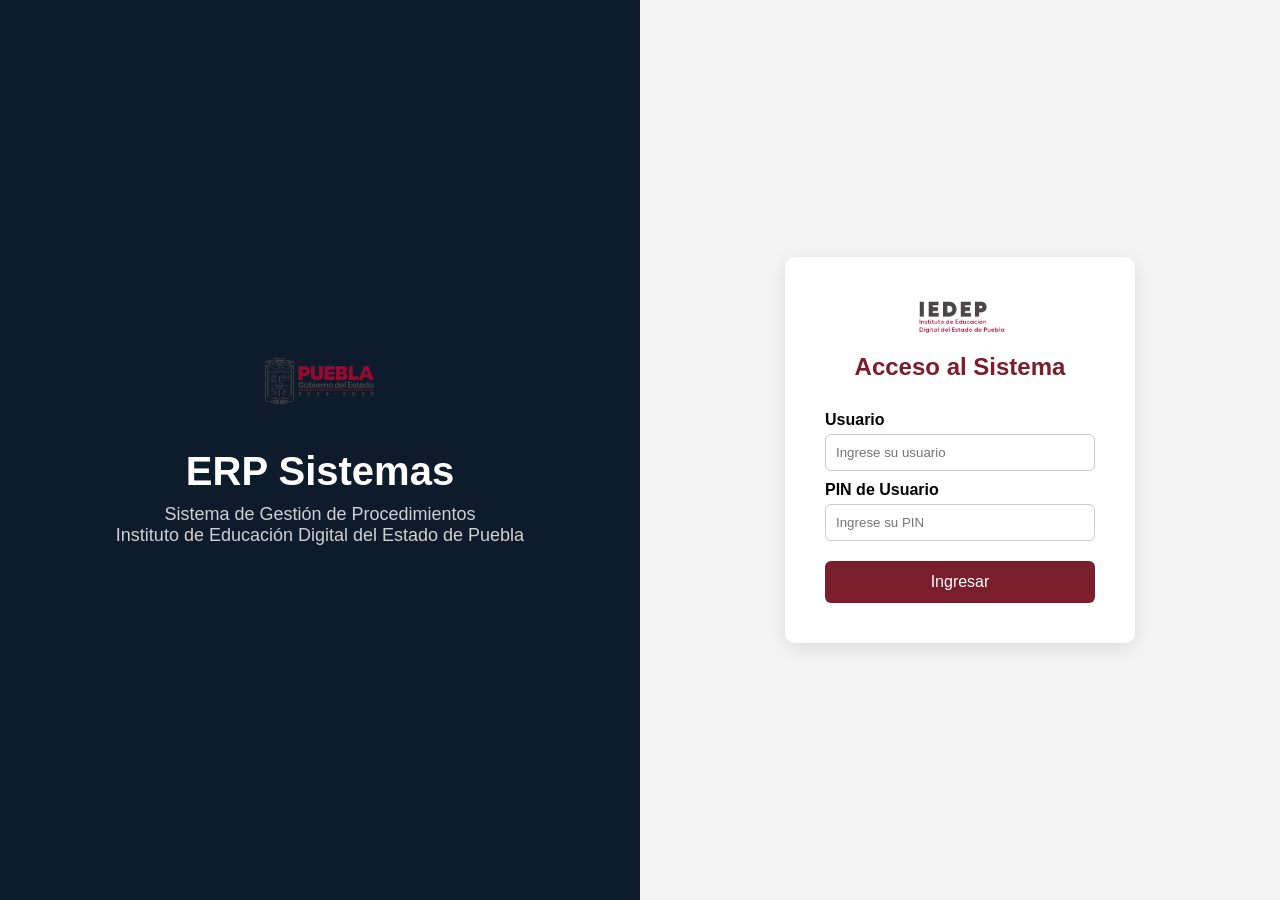
==== index.html @ 7ec7c65c "Update index.html" ====
<!DOCTYPE html>
<html lang="es">

<head>

<meta charset="UTF-8">
<meta name="viewport" content="width=device-width, initial-scale=1.0">

<title>ERP Sistemas | IEDEP</title>

<link rel="stylesheet" href="style.css">

</head>

<body>

<div class="container">

<div class="left-panel">

<img src="logo_gobierno.png" class="logo">

<h1>ERP Sistemas</h1>

<p>
Sistema de Gestión de Procedimientos<br>
Instituto de Educación Digital del Estado de Puebla
</p>

</div>

<div class="right-panel">

<div class="login-box">

<img src="logo_iedep.png" class="logo-small">

<h2>Acceso al Sistema</h2>

<form>

<label>Usuario</label>
<input type="text" placeholder="Ingrese su usuario">

<label>PIN de Usuario</label>
<input type="password" placeholder="Ingrese su PIN">

<button>Ingresar</button>

</form>

</div>

</div>

</div>

</body>
</html>
---- style.css ----
*{
margin:0;
padding:0;
box-sizing:border-box;
font-family: 'Segoe UI', sans-serif;
}

body{
height:100vh;
background:#f4f4f4;
}

.container{
display:flex;
height:100vh;
}

/* PANEL IZQUIERDO */

.left-panel{
width:50%;
background:#0D1B2A;
color:white;
display:flex;
flex-direction:column;
justify-content:center;
align-items:center;
text-align:center;
padding:40px;
}

.left-panel h1{
font-size:40px;
margin-top:20px;
}

.left-panel p{
margin-top:10px;
font-size:18px;
opacity:0.8;
}

.logo{
width:120px;
margin-bottom:20px;
}

/* PANEL DERECHO */

.right-panel{
width:50%;
display:flex;
justify-content:center;
align-items:center;
background:#F4F4F4;
}

/* LOGIN BOX */

.login-box{
background:white;
padding:40px;
border-radius:10px;
box-shadow:0 5px 20px rgba(0,0,0,0.1);
width:350px;
}

.login-box h2{
text-align:center;
margin-bottom:20px;
color:#7A1E2C;
}

.logo-small{
width:100px;
display:block;
margin:auto;
margin-bottom:15px;
}

form{
display:flex;
flex-direction:column;
}

label{
margin-top:10px;
font-weight:600;
}

input{
padding:10px;
margin-top:5px;
border:1px solid #ccc;
border-radius:6px;
}

button{
margin-top:20px;
padding:12px;
background:#7A1E2C;
border:none;
color:white;
font-size:16px;
border-radius:6px;
cursor:pointer;
}

button:hover{
background:#5c1420;
}
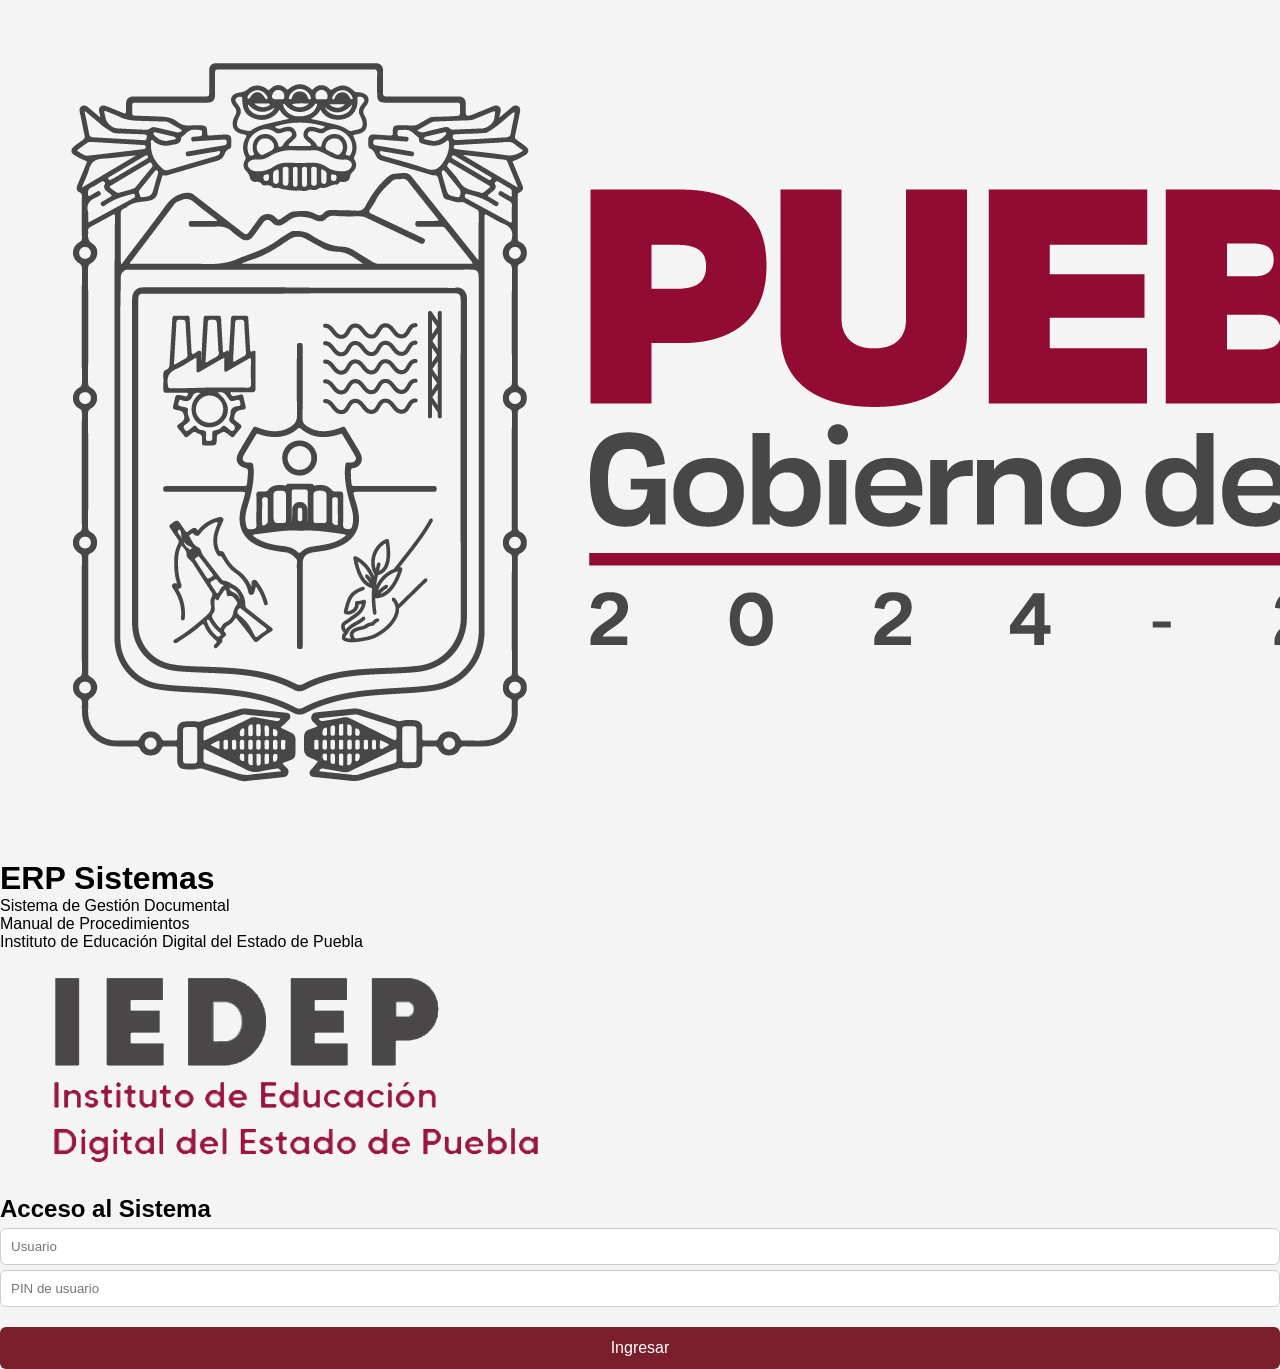
==== commit 88c5523f: "Update index.html" ====
--- a/index.html
+++ b/index.html
@@ -14,38 +14,40 @@
 
 <body>
 
-<div class="container">
+<div class="login-container">
 
-<div class="left-panel">
+<div class="left-side">
 
-<img src="logo_gobierno.png" class="logo">
+<img src="logo_gobierno.png" class="logo-gob">
 
 <h1>ERP Sistemas</h1>
 
 <p>
-Sistema de Gestión de Procedimientos<br>
+Sistema de Gestión Documental<br>
+Manual de Procedimientos
+</p>
+
+<span>
 Instituto de Educación Digital del Estado de Puebla
-</p>
+</span>
 
 </div>
 
-<div class="right-panel">
+<div class="right-side">
 
-<div class="login-box">
+<div class="login-card">
 
-<img src="logo_iedep.png" class="logo-small">
+<img src="logo_iedep.png" class="logo-iedep">
 
 <h2>Acceso al Sistema</h2>
 
-<form>
+<form id="loginForm">
 
-<label>Usuario</label>
-<input type="text" placeholder="Ingrese su usuario">
+<input type="text" placeholder="Usuario" required>
 
-<label>PIN de Usuario</label>
-<input type="password" placeholder="Ingrese su PIN">
+<input type="password" placeholder="PIN de usuario" required>
 
-<button>Ingresar</button>
+<button type="submit">Ingresar</button>
 
 </form>
 
@@ -55,5 +57,7 @@
 
 </div>
 
+<script src="script.js"></script>
+
 </body>
 </html>
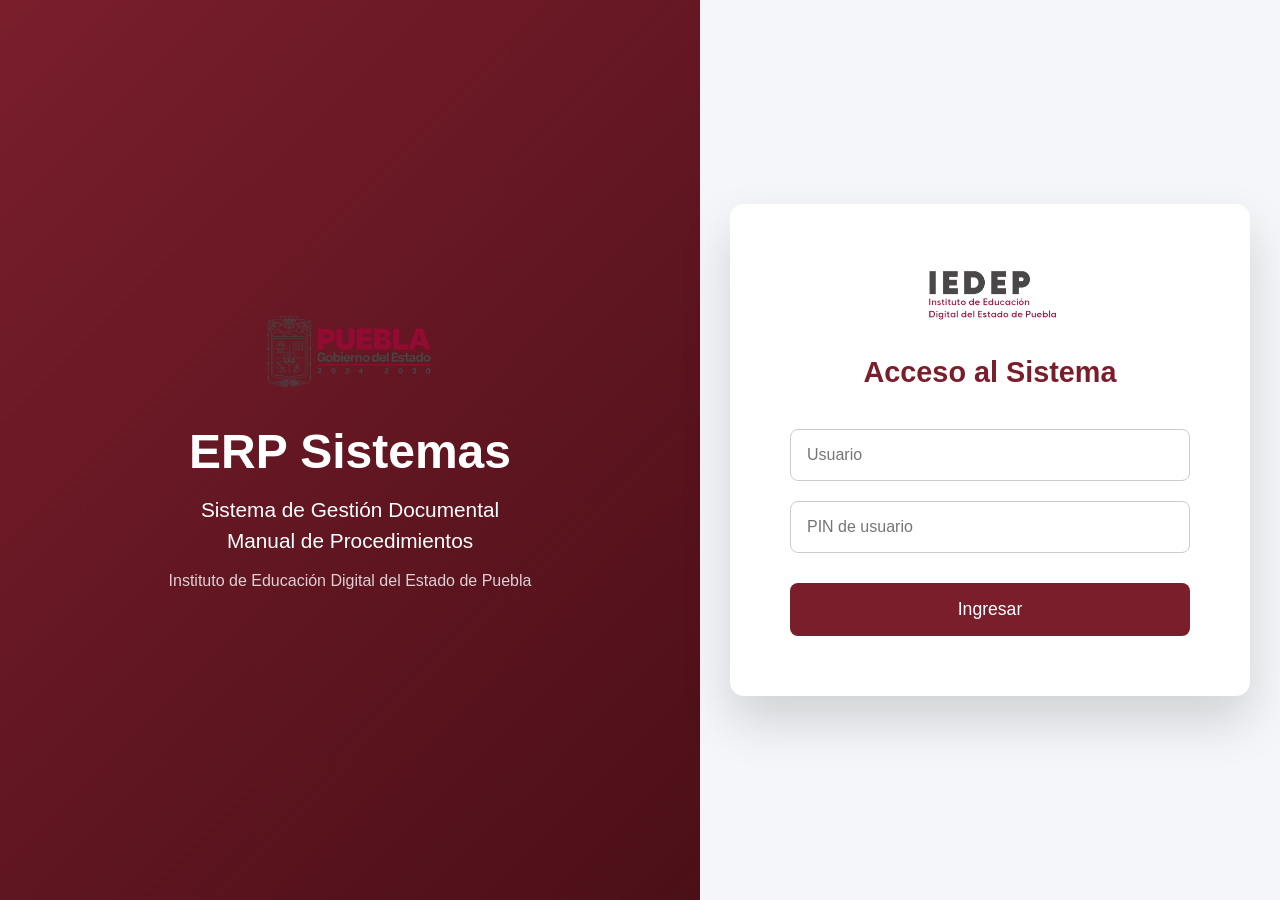
==== commit 84cf3534: "Update index.html" ====
--- a/index.html
+++ b/index.html
@@ -45,8 +45,9 @@
 
 <input type="text" placeholder="Usuario" required>
 
-<input type="password" placeholder="PIN de usuario" required>
+<input type="password" placeholder="PIN de usuario" required inputmode="numeric">
 
+  
 <button type="submit">Ingresar</button>
 
 </form>
--- a/style.css
+++ b/style.css
@@ -2,110 +2,273 @@
 margin:0;
 padding:0;
 box-sizing:border-box;
-font-family: 'Segoe UI', sans-serif;
-}
-
-body{
+font-family:"Segoe UI",Arial,sans-serif;
+}
+
+html, body{
+height:100%;
+width:100%;
+}
+
+/* CONTENEDOR PRINCIPAL */
+
+.login-container{
+
+display:flex;
 height:100vh;
-background:#f4f4f4;
-}
-
-.container{
-display:flex;
-height:100vh;
+width:100%;
+
 }
 
 /* PANEL IZQUIERDO */
 
-.left-panel{
-width:50%;
-background:#0D1B2A;
+.left-side{
+
+flex:1;
+
+background:linear-gradient(135deg,#7A1E2C,#4B0F18);
+
 color:white;
+
 display:flex;
 flex-direction:column;
 justify-content:center;
 align-items:center;
 text-align:center;
-padding:40px;
-}
-
-.left-panel h1{
-font-size:40px;
-margin-top:20px;
-}
-
-.left-panel p{
-margin-top:10px;
-font-size:18px;
-opacity:0.8;
-}
-
-.logo{
-width:120px;
-margin-bottom:20px;
+
+padding:60px;
+
+}
+
+.logo-gob{
+
+width:180px;
+margin-bottom:30px;
+
+}
+
+.left-side h1{
+
+font-size:3rem;
+margin-bottom:15px;
+
+}
+
+.left-side p{
+
+font-size:1.3rem;
+line-height:1.5;
+
+}
+
+.left-side span{
+
+margin-top:15px;
+font-size:1rem;
+opacity:.8;
+
 }
 
 /* PANEL DERECHO */
 
-.right-panel{
-width:50%;
+.right-side{
+
+flex:1;
+
 display:flex;
 justify-content:center;
 align-items:center;
-background:#F4F4F4;
-}
-
-/* LOGIN BOX */
-
-.login-box{
+
+background:#f4f6f9;
+
+}
+
+/* TARJETA LOGIN */
+
+.login-card{
+
+width:90%;
+max-width:520px;
+
 background:white;
-padding:40px;
-border-radius:10px;
-box-shadow:0 5px 20px rgba(0,0,0,0.1);
-width:350px;
-}
-
-.login-box h2{
+
+padding:60px;
+
+border-radius:14px;
+
+box-shadow:0 25px 50px rgba(0,0,0,.15);
+
 text-align:center;
-margin-bottom:20px;
+
+animation:fadeIn .8s ease;
+
+}
+
+.logo-iedep{
+
+width:150px;
+margin-bottom:25px;
+
+}
+
+.login-card h2{
+
+font-size:1.8rem;
+margin-bottom:30px;
 color:#7A1E2C;
-}
-
-.logo-small{
-width:100px;
-display:block;
-margin:auto;
-margin-bottom:15px;
-}
+
+}
+
+/* FORMULARIO */
 
 form{
+
 display:flex;
 flex-direction:column;
-}
-
-label{
-margin-top:10px;
-font-weight:600;
+
 }
 
 input{
-padding:10px;
-margin-top:5px;
+
+padding:16px;
+
+margin:10px 0;
+
+border-radius:8px;
+
 border:1px solid #ccc;
-border-radius:6px;
-}
+
+font-size:1rem;
+
+}
+
+input:focus{
+
+outline:none;
+border-color:#7A1E2C;
+
+}
+
+/* BOTON */
 
 button{
+
 margin-top:20px;
-padding:12px;
+
+padding:16px;
+
 background:#7A1E2C;
+
+color:white;
+
 border:none;
-color:white;
-font-size:16px;
-border-radius:6px;
+
+border-radius:8px;
+
+font-size:1.1rem;
+
 cursor:pointer;
+
+transition:.3s;
+
 }
 
 button:hover{
-background:#5c1420;
-}
+
+background:#5b1621;
+
+transform:scale(1.03);
+
+}
+
+/* ANIMACION */
+
+@keyframes fadeIn{
+
+from{
+opacity:0;
+transform:translateY(20px);
+}
+
+to{
+opacity:1;
+transform:translateY(0);
+}
+
+}
+
+/* RESPONSIVE TABLET */
+
+@media (max-width:1024px){
+
+.left-side h1{
+font-size:2.2rem;
+}
+
+.left-side p{
+font-size:1.1rem;
+}
+
+}
+
+/* RESPONSIVE CELULAR */
+
+@media (max-width:768px){
+
+.login-container{
+
+flex-direction:column;
+
+}
+
+.left-side{
+
+height:40vh;
+padding:30px;
+
+}
+
+.logo-gob{
+
+width:120px;
+
+}
+
+.left-side h1{
+
+font-size:1.8rem;
+
+}
+
+.left-side p{
+
+font-size:.95rem;
+
+}
+
+.right-side{
+
+height:60vh;
+
+}
+
+.login-card{
+
+padding:35px;
+max-width:90%;
+
+}
+
+.logo-iedep{
+
+width:110px;
+
+}
+
+.login-card h2{
+
+font-size:1.4rem;
+
+}
+
+}
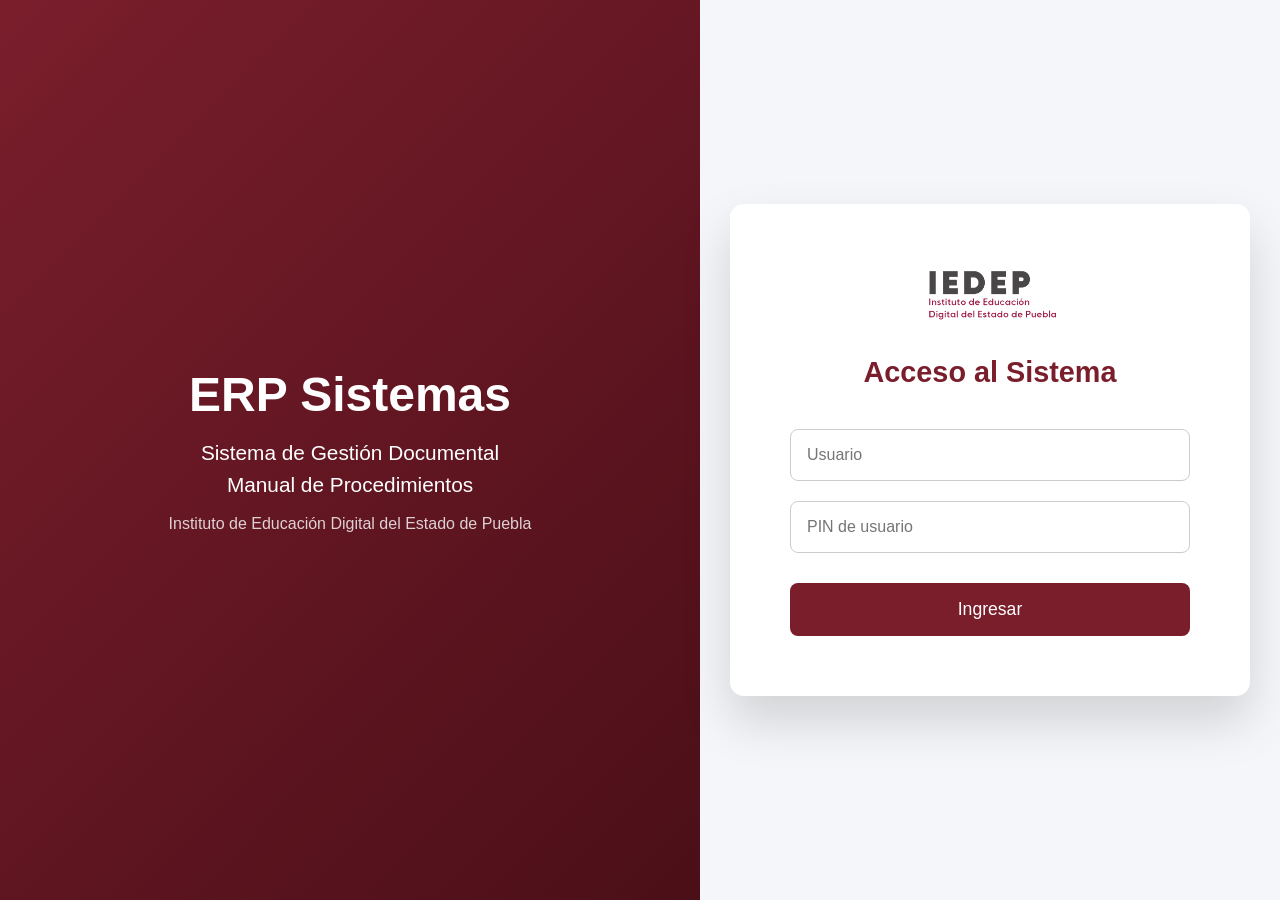
==== commit d766411c: "Update index.html" ====
--- a/index.html
+++ b/index.html
@@ -18,7 +18,7 @@
 
 <div class="left-side">
 
-<img src="logo_gobierno.png" class="logo-gob">
+
 
 <h1>ERP Sistemas</h1>
 
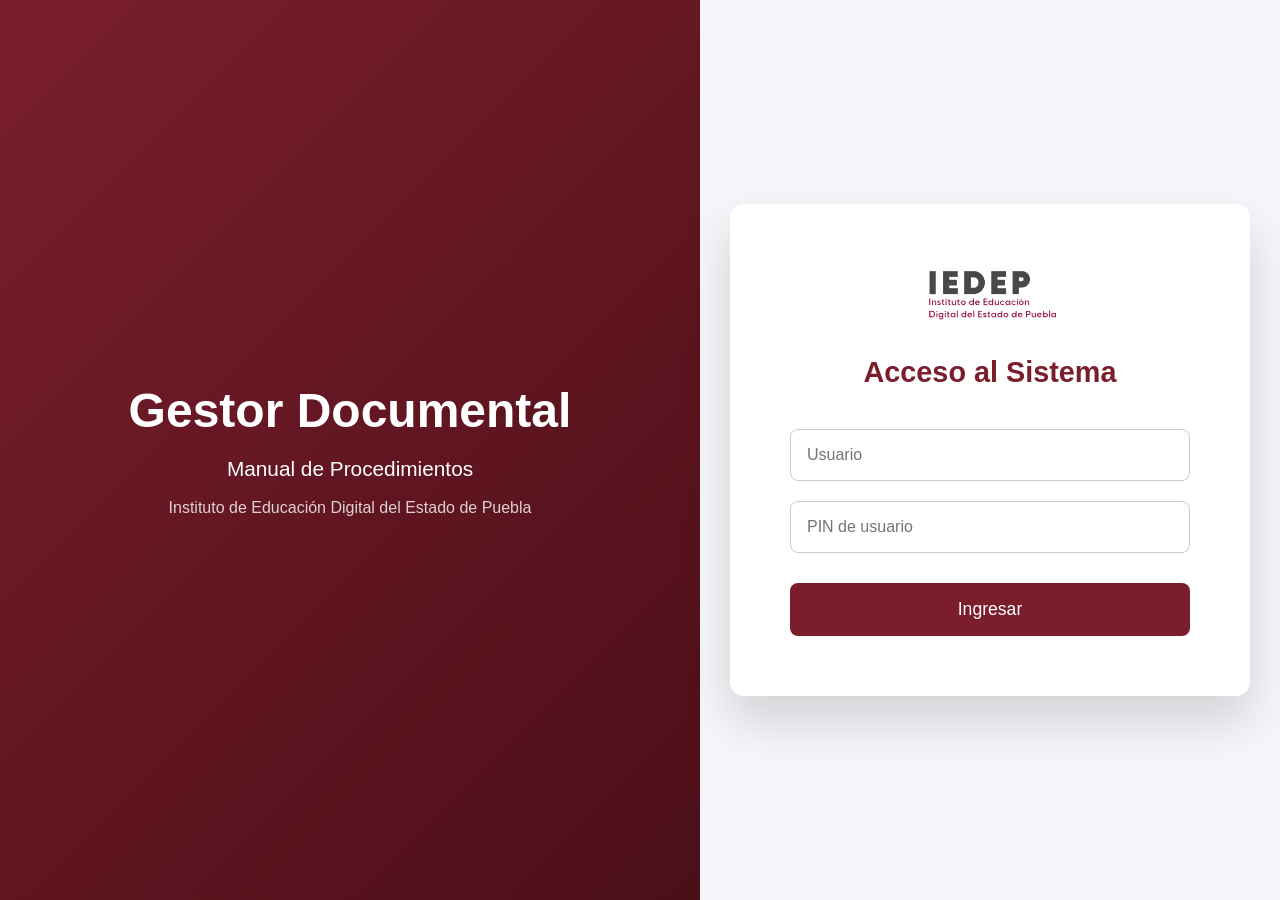
==== commit 390f977c: "Update index.html" ====
--- a/index.html
+++ b/index.html
@@ -20,11 +20,11 @@
 
 
 
-<h1>ERP Sistemas</h1>
+<h1>Gestor Documental</h1>
 
 <p>
-Sistema de Gestión Documental<br>
-Manual de Procedimientos
+Manual de Procedimientos<br>
+
 </p>
 
 <span>
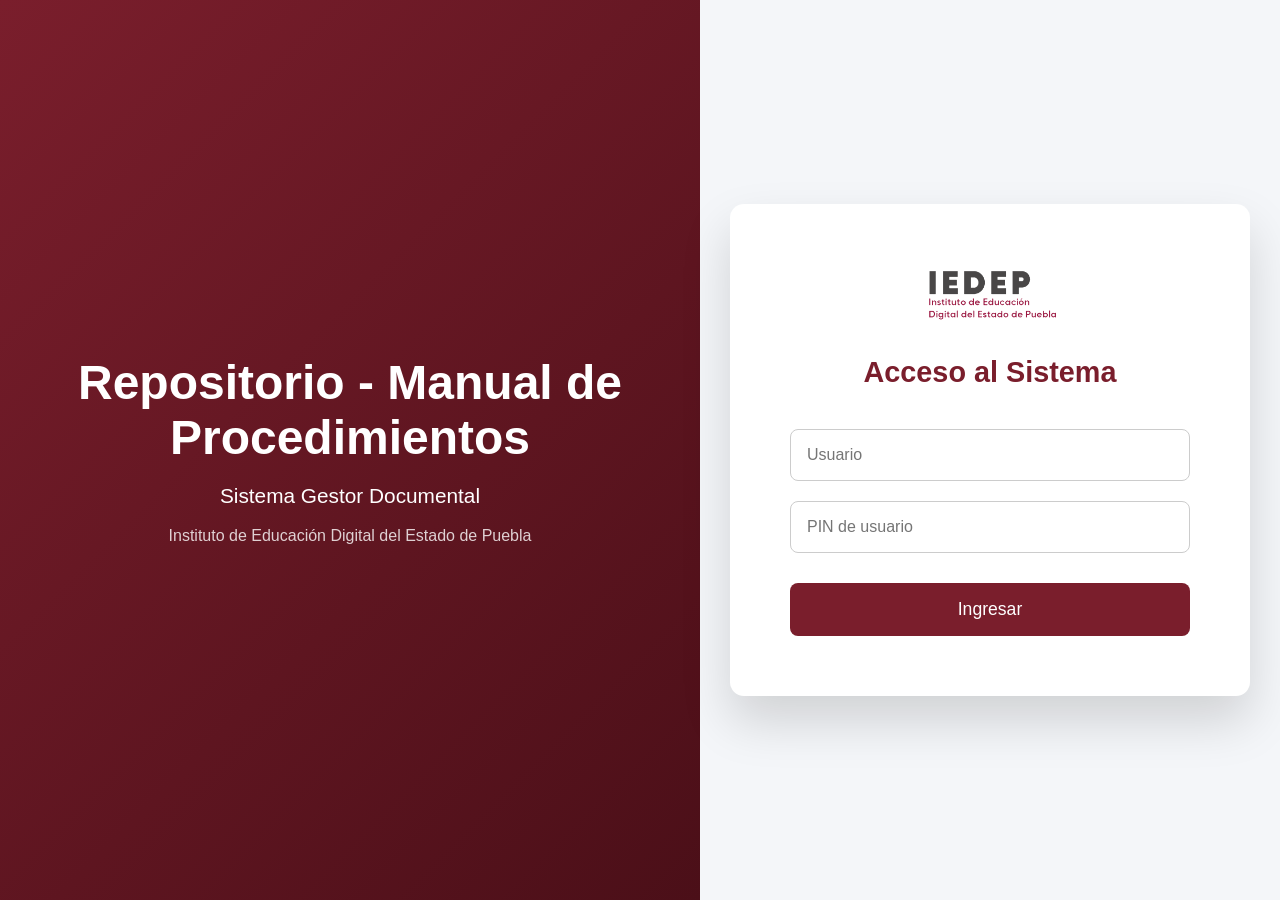
==== commit 100cdea6: "Update index.html" ====
--- a/index.html
+++ b/index.html
@@ -20,10 +20,10 @@
 
 
 
-<h1>Gestor Documental</h1>
+<h1>Repositorio - Manual de Procedimientos</h1>
 
 <p>
-Manual de Procedimientos<br>
+Sistema Gestor Documental<br>
 
 </p>
 
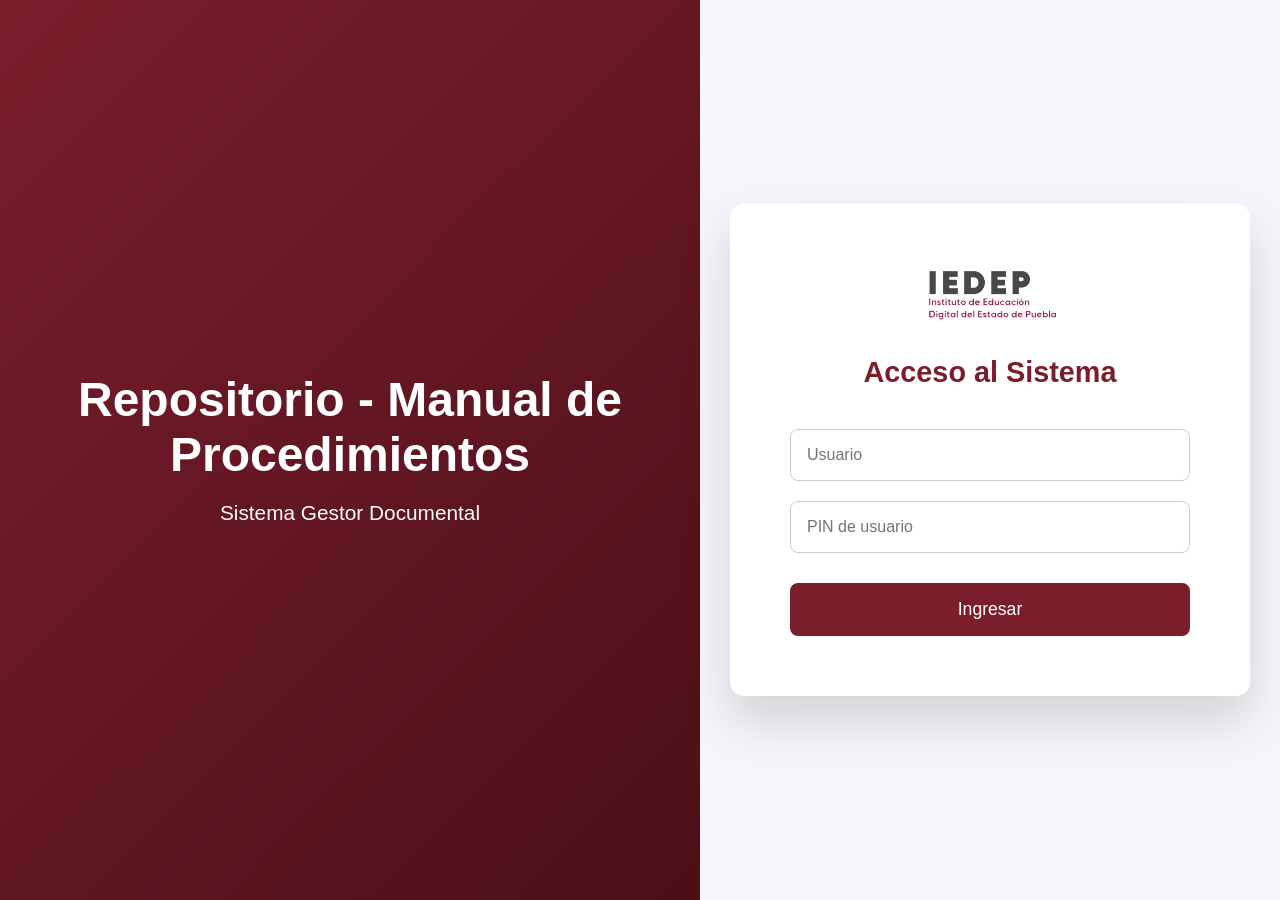
==== commit e101947d: "Update index.html" ====
--- a/index.html
+++ b/index.html
@@ -26,10 +26,6 @@
 Sistema Gestor Documental<br>
 
 </p>
-
-<span>
-Instituto de Educación Digital del Estado de Puebla
-</span>
 
 </div>
 
